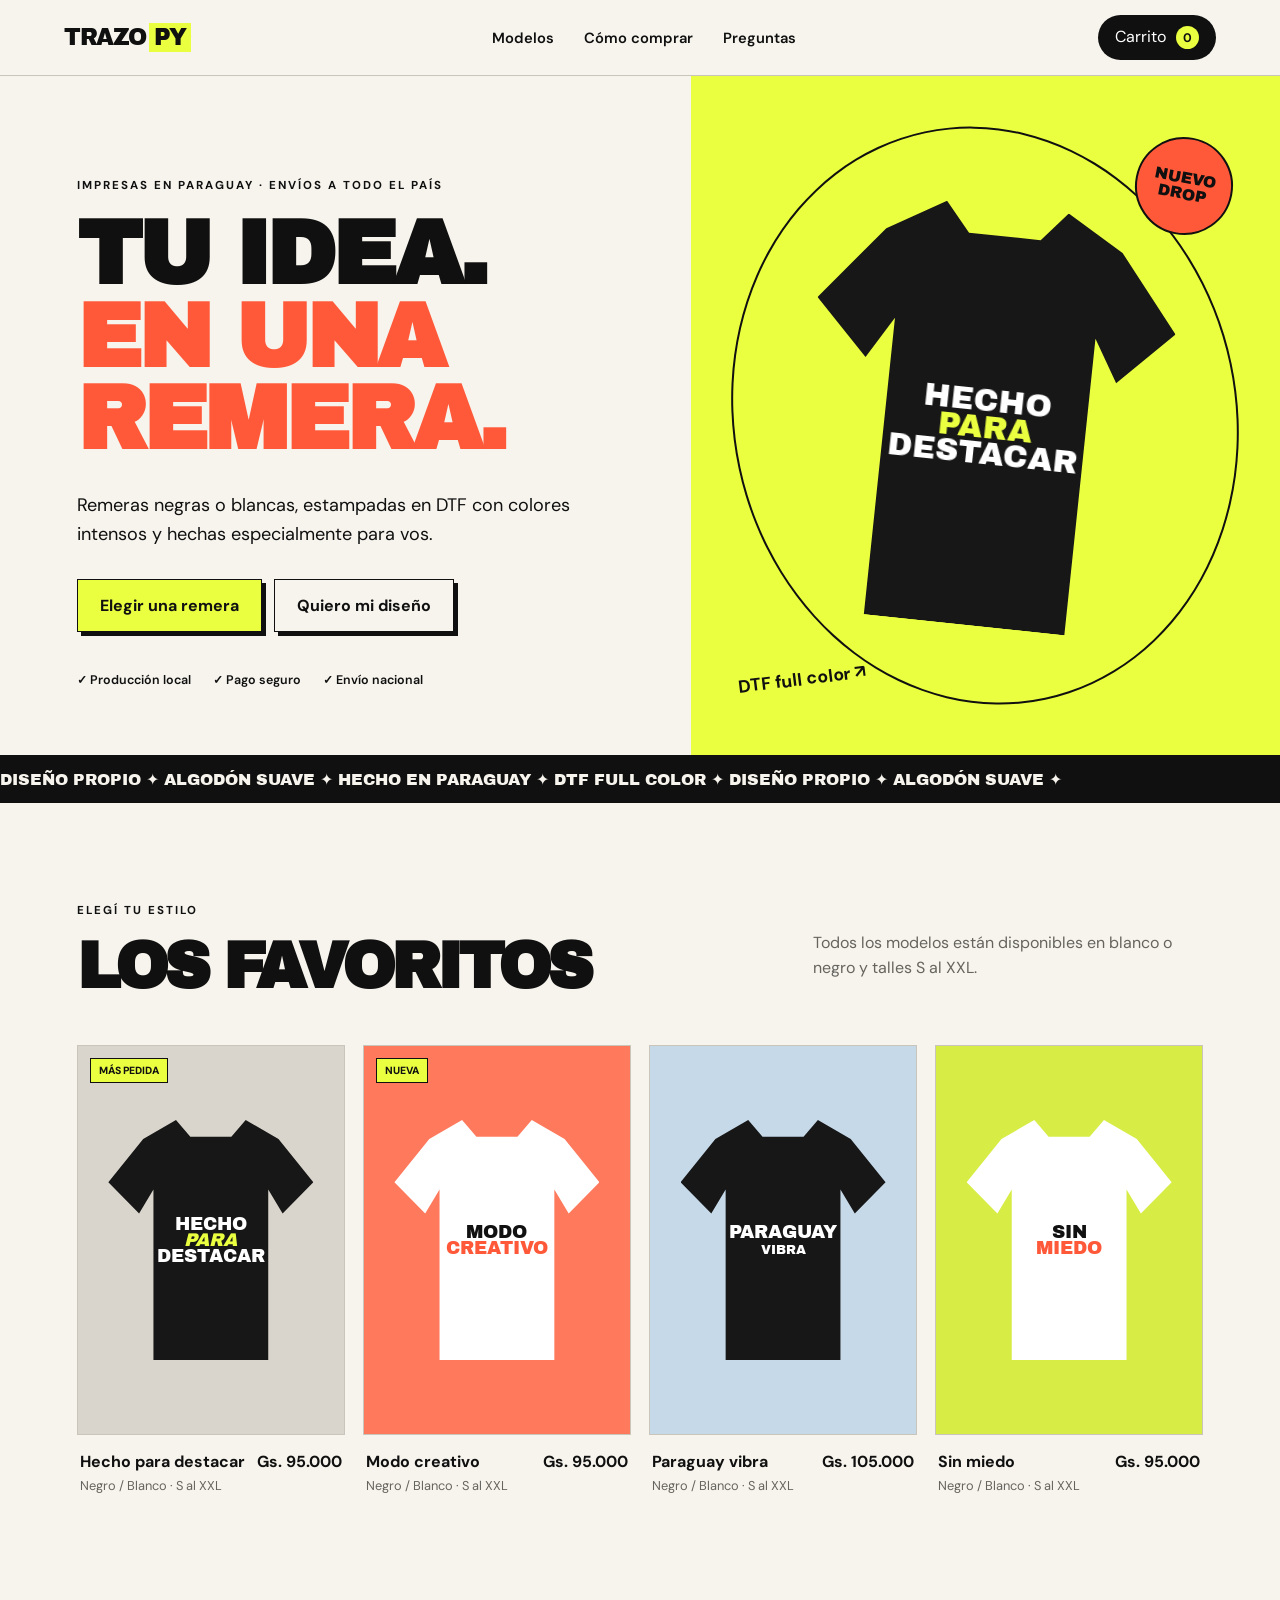
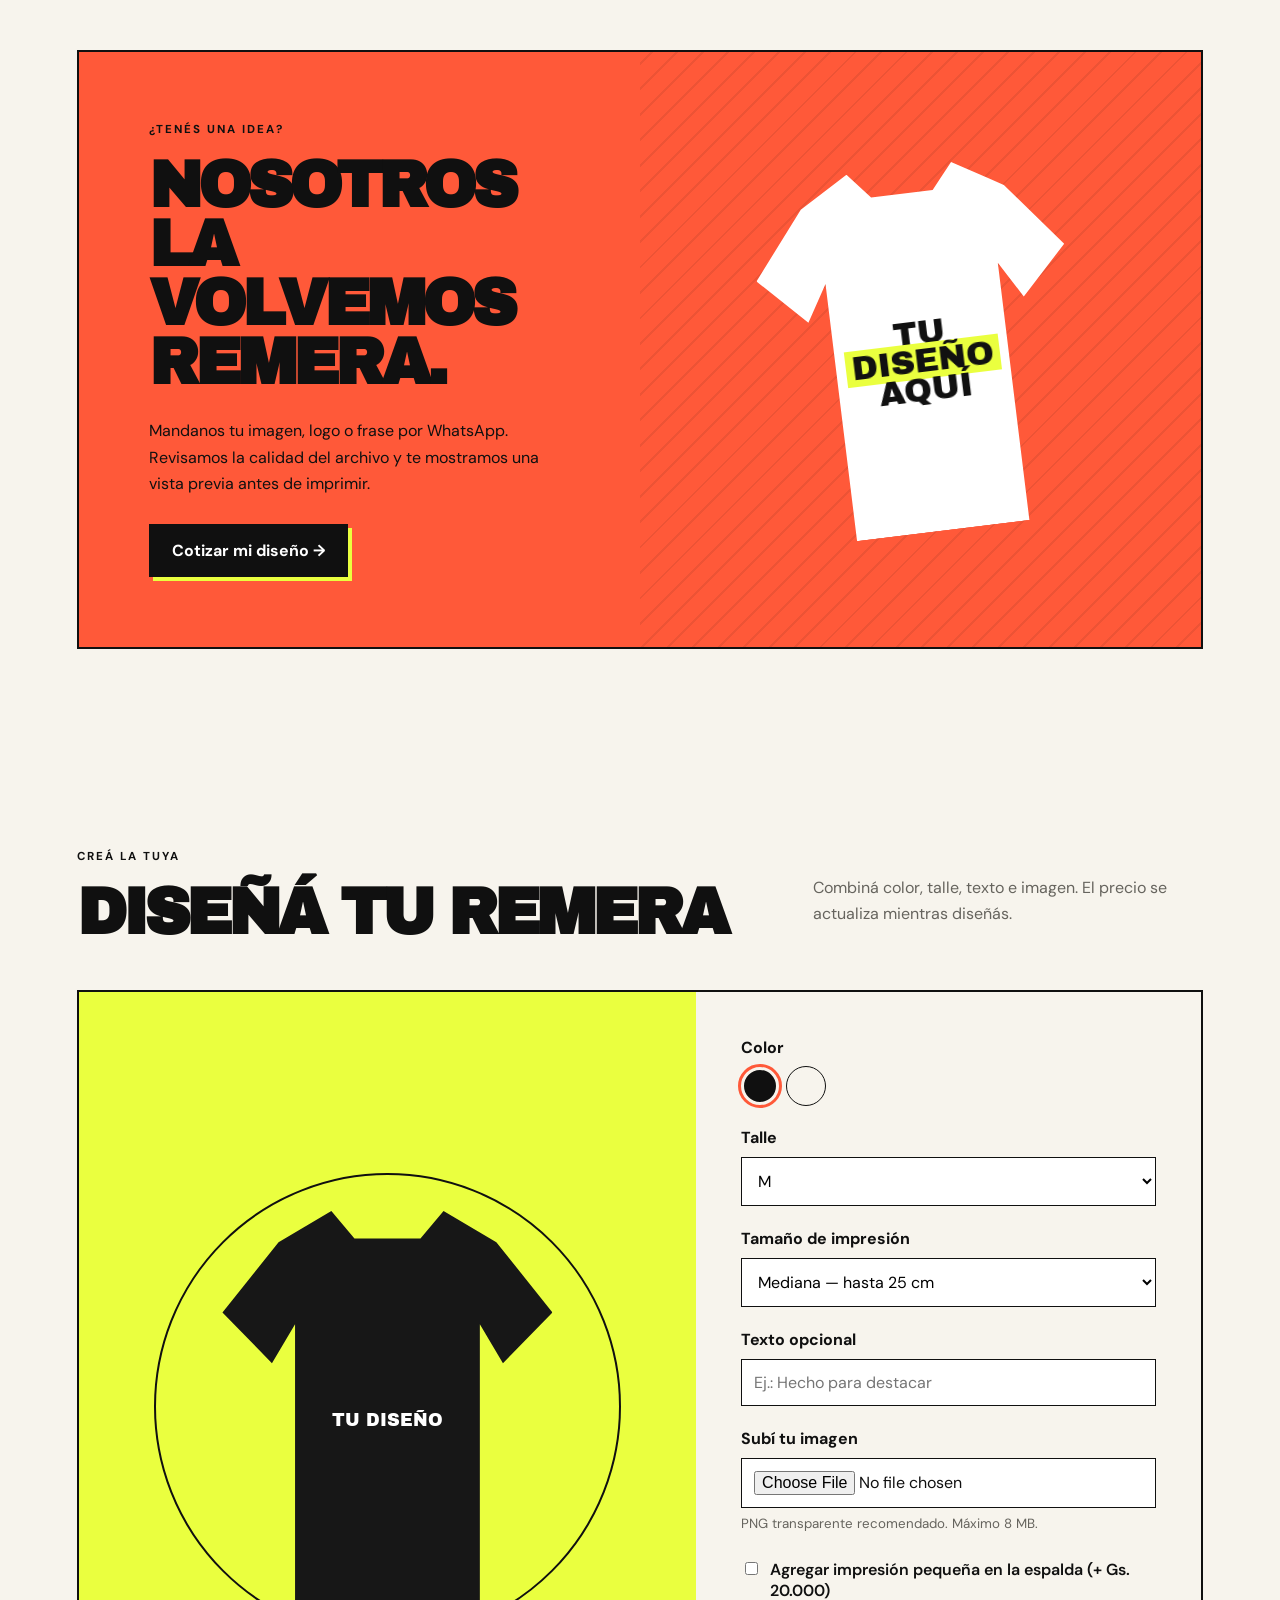
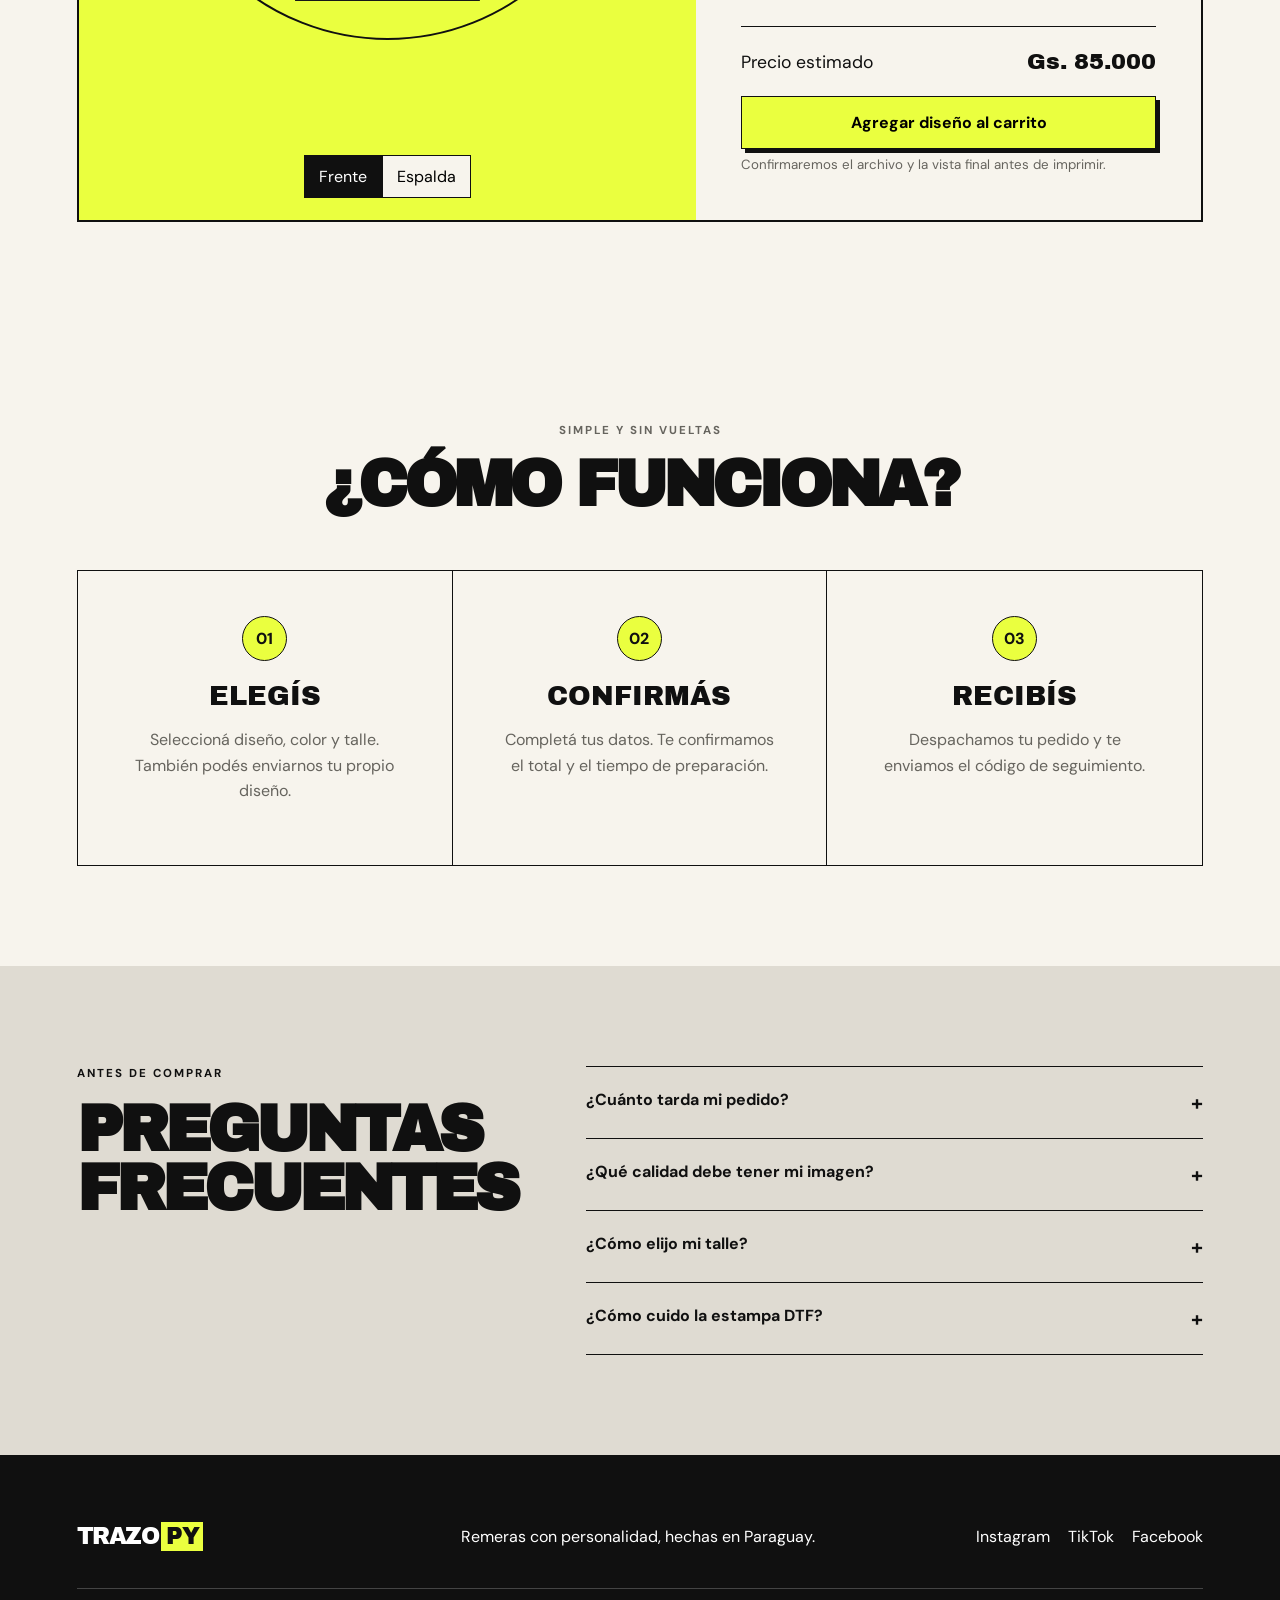
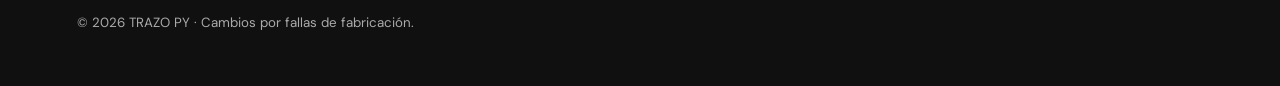
==== index.html @ 1a857b90 "Lanzamiento inicial de TRAZO PY con Pagopar" ====
<!doctype html>
<html lang="es">
<head>
  <meta charset="UTF-8">
  <meta name="viewport" content="width=device-width, initial-scale=1.0">
  <meta name="description" content="Remeras personalizadas con impresión DTF y envíos a todo Paraguay.">
  <meta name="theme-color" content="#f3ff4f">
  <title>TRAZO PY — Remeras personalizadas</title>
  <link rel="preconnect" href="https://fonts.googleapis.com">
  <link rel="preconnect" href="https://fonts.gstatic.com" crossorigin>
  <link href="https://fonts.googleapis.com/css2?family=Archivo+Black&family=DM+Sans:wght@400;500;600;700&display=swap" rel="stylesheet">
  <link rel="stylesheet" href="styles.css">
  <link rel="stylesheet" href="payment.css">
</head>
<body>
  <header class="site-header">
    <a class="logo" href="#inicio" aria-label="TRAZO PY, inicio">TRAZO<span>PY</span></a>
    <nav aria-label="Navegación principal">
      <a href="#modelos">Modelos</a>
      <a href="#como-funciona">Cómo comprar</a>
      <a href="#preguntas">Preguntas</a>
    </nav>
    <button class="cart-button" id="open-cart" type="button" aria-label="Abrir carrito">
      Carrito <span id="cart-count">0</span>
    </button>
  </header>

  <main>
    <section class="hero" id="inicio">
      <div class="hero-copy">
        <p class="eyebrow">Impresas en Paraguay · Envíos a todo el país</p>
        <h1>Tu idea.<br><em>En una remera.</em></h1>
        <p class="hero-text">Remeras negras o blancas, estampadas en DTF con colores intensos y hechas especialmente para vos.</p>
        <div class="hero-actions">
          <a class="button primary" href="#modelos">Elegir una remera</a>
          <a class="button secondary" href="#personalizada">Quiero mi diseño</a>
        </div>
        <div class="trust-row" aria-label="Beneficios">
          <span>✓ Producción local</span><span>✓ Pago seguro</span><span>✓ Envío nacional</span>
        </div>
      </div>
      <div class="hero-art" aria-label="Remera negra estampada con la frase Hecho para destacar">
        <span class="burst">NUEVO<br>DROP</span>
        <div class="shirt shirt-black hero-shirt"><div class="print print-main">HECHO<br><i>PARA</i><br>DESTACAR</div></div>
        <p class="hand-note">DTF full color ↗</p>
      </div>
    </section>

    <div class="marquee" aria-hidden="true"><div>DISEÑO PROPIO ✦ ALGODÓN SUAVE ✦ HECHO EN PARAGUAY ✦ DTF FULL COLOR ✦ DISEÑO PROPIO ✦ ALGODÓN SUAVE ✦</div></div>

    <section class="products section" id="modelos">
      <div class="section-heading">
        <div><p class="eyebrow">Elegí tu estilo</p><h2>Los favoritos</h2></div>
        <p>Todos los modelos están disponibles en blanco o negro y talles S al XXL.</p>
      </div>
      <div class="product-grid" id="product-grid"></div>
    </section>

    <section class="custom section" id="personalizada">
      <div class="custom-card">
        <div>
          <p class="eyebrow">¿Tenés una idea?</p>
          <h2>Nosotros la<br>volvemos remera.</h2>
          <p>Mandanos tu imagen, logo o frase por WhatsApp. Revisamos la calidad del archivo y te mostramos una vista previa antes de imprimir.</p>
          <button class="button dark" id="custom-design" type="button">Cotizar mi diseño →</button>
        </div>
        <div class="custom-visual">
          <div class="shirt shirt-white custom-shirt"><div class="print print-custom">TU<br><i>DISEÑO</i><br>AQUÍ</div></div>
        </div>
      </div>
    </section>

    <section class="designer section" id="disenador">
      <div class="section-heading"><div><p class="eyebrow">Creá la tuya</p><h2>Diseñá tu remera</h2></div><p>Combiná color, talle, texto e imagen. El precio se actualiza mientras diseñás.</p></div>
      <div class="designer-layout">
        <div class="designer-preview">
          <div class="shirt shirt-black designer-shirt" id="designer-shirt"><div class="user-design size-medium" id="user-design"><img id="design-image" alt="Vista previa del diseño" hidden><span id="design-text">TU DISEÑO</span></div></div>
          <div class="side-switch"><button type="button" class="choice active" data-side="Frente">Frente</button><button type="button" class="choice" data-side="Espalda">Espalda</button></div>
        </div>
        <form class="designer-controls" id="designer-form">
          <div class="designer-option"><label>Color</label><div class="choices"><button type="button" class="choice color-choice active" data-design-color="Negro" aria-label="Negro"></button><button type="button" class="choice color-choice" data-design-color="Blanco" aria-label="Blanco"></button></div></div>
          <div class="designer-option"><label for="design-size">Talle</label><select id="design-size" class="designer-select"><option>S</option><option selected>M</option><option>L</option><option>XL</option><option>XXL</option></select></div>
          <div class="designer-option"><label for="print-size">Tamaño de impresión</label><select id="print-size" class="designer-select"><option value="small">Pequeña — hasta 15 cm</option><option value="medium" selected>Mediana — hasta 25 cm</option><option value="large">Grande — hasta 35 cm</option></select></div>
          <div class="designer-option"><label for="custom-text">Texto opcional</label><input id="custom-text" maxlength="28" placeholder="Ej.: Hecho para destacar"></div>
          <div class="designer-option"><label for="custom-image">Subí tu imagen</label><input id="custom-image" type="file" accept="image/png,image/jpeg,image/webp"><small>PNG transparente recomendado. Máximo 8 MB.</small></div>
          <label class="back-print"><input id="add-back" type="checkbox"> Agregar impresión pequeña en la espalda (+ Gs. 20.000)</label>
          <div class="designer-price"><span>Precio estimado</span><strong id="designer-total">Gs. 85.000</strong></div>
          <button class="button primary dialog-add" type="submit">Agregar diseño al carrito</button>
          <small>Confirmaremos el archivo y la vista final antes de imprimir.</small>
        </form>
      </div>
    </section>

    <section class="steps section" id="como-funciona">
      <p class="eyebrow">Simple y sin vueltas</p><h2>¿Cómo funciona?</h2>
      <div class="steps-grid">
        <article><span>01</span><h3>Elegís</h3><p>Seleccioná diseño, color y talle. También podés enviarnos tu propio diseño.</p></article>
        <article><span>02</span><h3>Confirmás</h3><p>Completá tus datos. Te confirmamos el total y el tiempo de preparación.</p></article>
        <article><span>03</span><h3>Recibís</h3><p>Despachamos tu pedido y te enviamos el código de seguimiento.</p></article>
      </div>
    </section>

    <section class="faq section" id="preguntas">
      <div><p class="eyebrow">Antes de comprar</p><h2>Preguntas<br>frecuentes</h2></div>
      <div class="accordion">
        <details><summary>¿Cuánto tarda mi pedido?</summary><p>La producción estimada es de 2 a 4 días hábiles. El envío se suma según tu ciudad.</p></details>
        <details><summary>¿Qué calidad debe tener mi imagen?</summary><p>Idealmente PNG con fondo transparente y buena resolución. Antes de imprimir revisamos el archivo con vos.</p></details>
        <details><summary>¿Cómo elijo mi talle?</summary><p>Medí una remera que te quede bien de axila a axila. Te enviamos la tabla exacta antes de confirmar.</p></details>
        <details><summary>¿Cómo cuido la estampa DTF?</summary><p>Lavá la prenda del revés con agua fría, sin blanqueador, y no planches directamente sobre el diseño.</p></details>
      </div>
    </section>
  </main>

  <footer>
    <a class="logo footer-logo" href="#inicio">TRAZO<span>PY</span></a>
    <p>Remeras con personalidad, hechas en Paraguay.</p>
    <div><a href="#">Instagram</a><a href="#">TikTok</a><a href="#">Facebook</a></div>
    <small>© <span id="year"></span> TRAZO PY · Cambios por fallas de fabricación.</small>
  </footer>

  <div class="overlay" id="overlay" hidden></div>
  <aside class="cart" id="cart" aria-label="Carrito de compras" aria-hidden="true">
    <div class="cart-header"><h2>Tu carrito</h2><button id="close-cart" aria-label="Cerrar carrito">×</button></div>
    <div class="cart-items" id="cart-items"></div>
    <div class="cart-empty" id="cart-empty"><span>☻</span><p>Tu carrito está esperando<br>una remera increíble.</p></div>
    <div class="cart-footer">
      <div class="cart-total"><span>Subtotal</span><strong id="cart-total">Gs. 0</strong></div>
      <small>El envío se calcula según tu ciudad.</small>
      <button class="button primary checkout" id="checkout" type="button">Pagar con Pagopar</button>
    </div>
  </aside>

  <dialog id="product-dialog">
    <button class="dialog-close" id="dialog-close" aria-label="Cerrar">×</button>
    <div id="dialog-content"></div>
  </dialog>
  <dialog id="checkout-dialog" class="checkout-dialog">
    <button class="dialog-close" id="checkout-close" aria-label="Cerrar">×</button>
    <form id="payment-form">
      <p class="eyebrow">Pago protegido por Pagopar</p>
      <h2>Datos para pagar</h2>
      <p class="form-intro">En el siguiente paso elegís tarjeta, QR u otro medio habilitado por Pagopar.</p>
      <div class="form-grid">
        <label class="full">Nombre y apellido<input name="name" autocomplete="name" required minlength="3"></label>
        <label>Email<input name="email" type="email" autocomplete="email" required></label>
        <label>Cédula<input name="document" inputmode="numeric" required pattern="[0-9.\-]{5,15}"></label>
        <label>Teléfono<input name="phone" type="tel" autocomplete="tel" required placeholder="0981 123 456"></label>
        <label>Ciudad<input name="city" autocomplete="address-level2" required></label>
        <label class="full">Dirección y referencia<input name="address" autocomplete="street-address" required></label>
      </div>
      <div class="payment-summary"><span>Productos</span><strong id="payment-subtotal">Gs. 0</strong><span>Envío nacional estimado</span><strong id="payment-shipping">Gs. 25.000</strong><span>Total a pagar</span><strong id="payment-total">Gs. 0</strong></div>
      <p class="shipping-note">La tarifa de envío es provisoria. Ajustala antes de publicar según tu transportadora.</p>
      <button class="button primary dialog-add" id="pay-button" type="submit">Continuar a Pagopar →</button>
      <p class="payment-error" id="payment-error" role="alert"></p>
    </form>
  </dialog>
  <div class="toast" id="toast" role="status"></div>
  <script src="app.js"></script>
</body>
</html>
---- styles.css ----
:root{--ink:#101010;--paper:#f7f4ed;--acid:#eaff3f;--orange:#ff5939;--line:#c9c5bb;--white:#fff;--muted:#66645e}*{box-sizing:border-box}html{scroll-behavior:smooth}body{margin:0;background:var(--paper);color:var(--ink);font-family:"DM Sans",sans-serif}button,a{font:inherit}a{color:inherit;text-decoration:none}.site-header{height:76px;display:flex;align-items:center;justify-content:space-between;padding:0 5vw;border-bottom:1px solid var(--line);position:sticky;top:0;background:rgba(247,244,237,.94);backdrop-filter:blur(12px);z-index:20}.logo{font-family:"Archivo Black",sans-serif;font-size:1.45rem;letter-spacing:-1.5px}.logo span{background:var(--acid);padding:2px 5px;margin-left:3px}.site-header nav{display:flex;gap:30px;font-weight:600;font-size:.92rem}.site-header nav a:hover{text-decoration:underline;text-underline-offset:5px}.cart-button{border:0;background:var(--ink);color:white;border-radius:99px;padding:11px 17px;cursor:pointer}.cart-button span{display:inline-grid;place-items:center;background:var(--acid);color:var(--ink);border-radius:50%;width:23px;height:23px;margin-left:6px;font-size:.78rem;font-weight:700}.hero{min-height:680px;display:grid;grid-template-columns:1.08fr .92fr;border-bottom:1px solid var(--ink)}.hero-copy{padding:85px 6vw 50px;display:flex;flex-direction:column;justify-content:center}.eyebrow{text-transform:uppercase;letter-spacing:2px;font-size:.72rem;font-weight:700;margin:0 0 20px}.hero h1,.section h2{font-family:"Archivo Black",sans-serif;text-transform:uppercase;letter-spacing:-4px;line-height:.92;margin:0}.hero h1{font-size:clamp(4rem,7vw,7.3rem)}.hero h1 em{font-style:normal;color:var(--orange)}.hero-text{font-size:1.13rem;line-height:1.6;max-width:560px;margin:30px 0}.hero-actions{display:flex;gap:12px;flex-wrap:wrap}.button{display:inline-flex;align-items:center;justify-content:center;border:1.5px solid var(--ink);padding:15px 22px;font-weight:700;cursor:pointer;transition:.18s;box-shadow:4px 4px 0 var(--ink)}.button:hover{transform:translate(2px,2px);box-shadow:2px 2px 0 var(--ink)}.button.primary{background:var(--acid)}.button.secondary{background:transparent}.button.dark{background:var(--ink);color:white;box-shadow:4px 4px 0 var(--acid)}.trust-row{display:flex;gap:22px;flex-wrap:wrap;margin-top:40px;font-size:.78rem;font-weight:600}.hero-art{background:var(--acid);position:relative;display:grid;place-items:center;overflow:hidden}.hero-art:before{content:"";position:absolute;width:85%;height:85%;border:2px solid var(--ink);border-radius:50%;transform:rotate(-12deg)}.shirt{position:relative;width:285px;height:330px;display:grid;place-items:center;filter:drop-shadow(12px 18px 0 rgba(0,0,0,.14));clip-path:polygon(17% 8%,33% 0,40% 7%,60% 7%,67% 0,83% 8%,100% 26%,85% 39%,78% 29%,78% 100%,22% 100%,22% 29%,15% 39%,0 26%)}.shirt-black{background:#171717;color:white}.shirt-white{background:#fff;color:#111}.hero-shirt{transform:rotate(6deg);width:min(55vw,360px);height:min(64vw,420px)}.print{text-align:center;font-family:"Archivo Black",sans-serif;line-height:.84;position:relative;top:12px}.print-main{font-size:2rem}.print-main i{color:var(--acid);font-style:normal}.burst{position:absolute;top:9%;right:8%;z-index:2;width:98px;height:98px;background:var(--orange);border:2px solid var(--ink);border-radius:50%;display:grid;place-items:center;text-align:center;font:1rem/1 "Archivo Black";transform:rotate(11deg)}.hand-note{position:absolute;bottom:7%;left:8%;font-weight:700;font-size:1.1rem;transform:rotate(-7deg)}.marquee{overflow:hidden;background:var(--ink);color:var(--paper);font-family:"Archivo Black";font-size:1rem;padding:14px 0;white-space:nowrap}.marquee div{width:max-content;animation:move 22s linear infinite}@keyframes move{to{transform:translateX(-50%)}}.section{padding:100px 6vw}.section-heading{display:flex;justify-content:space-between;align-items:end;margin-bottom:48px}.section h2{font-size:clamp(3rem,5vw,5.8rem)}.section-heading>p{max-width:390px;line-height:1.6;color:var(--muted)}.product-grid{display:grid;grid-template-columns:repeat(4,1fr);gap:18px}.product-card{cursor:pointer}.product-image{height:390px;display:grid;place-items:center;overflow:hidden;border:1px solid var(--line);position:relative}.product-card:nth-child(1) .product-image{background:#d9d5cc}.product-card:nth-child(2) .product-image{background:#ff795d}.product-card:nth-child(3) .product-image{background:#c5d9e9}.product-card:nth-child(4) .product-image{background:#d7ed45}.product-image .shirt{width:205px;height:240px;transition:.25s}.product-card:hover .shirt{transform:scale(1.04) rotate(-2deg)}.product-badge{position:absolute;top:12px;left:12px;background:var(--acid);border:1px solid var(--ink);padding:5px 8px;font-size:.65rem;font-weight:800}.mini-print{font:1.15rem/.88 "Archivo Black";text-align:center;max-width:120px}.product-info{padding:16px 3px;display:flex;justify-content:space-between;gap:10px}.product-info h3{margin:0 0 5px;font-size:1rem}.product-info p{margin:0;color:var(--muted);font-size:.8rem}.product-info strong{white-space:nowrap}.custom{padding-top:40px}.custom-card{background:var(--orange);min-height:530px;border:2px solid var(--ink);display:grid;grid-template-columns:1fr 1fr;overflow:hidden}.custom-card>div:first-child{padding:70px}.custom-card h2{font-size:clamp(3rem,5vw,5.4rem)}.custom-card p:not(.eyebrow){max-width:530px;line-height:1.65;margin:26px 0}.custom-visual{display:grid;place-items:center;background:repeating-linear-gradient(-45deg,transparent,transparent 16px,rgba(0,0,0,.07) 16px,rgba(0,0,0,.07) 18px)}.custom-shirt{transform:rotate(-7deg);width:310px;height:365px}.print-custom{font-size:2.1rem}.print-custom i{font-style:normal;background:var(--acid);color:#111;padding:0 6px}.steps{text-align:center}.steps>.eyebrow{margin-bottom:16px}.steps-grid{display:grid;grid-template-columns:repeat(3,1fr);margin-top:55px;border:1px solid var(--ink)}.steps article{padding:45px;border-right:1px solid var(--ink)}.steps article:last-child{border:0}.steps article span{display:inline-grid;place-items:center;width:45px;height:45px;border-radius:50%;background:var(--acid);border:1px solid;font-weight:800}.steps h3{font:1.7rem "Archivo Black";text-transform:uppercase;margin:20px 0 10px}.steps p{color:var(--muted);line-height:1.6}.faq{display:grid;grid-template-columns:.8fr 1.2fr;gap:70px;background:#dfdbd2}.accordion{border-top:1px solid var(--ink)}details{border-bottom:1px solid var(--ink);padding:22px 0}summary{font-weight:700;cursor:pointer;list-style:none;display:flex;justify-content:space-between}summary:after{content:"+";font-size:1.3rem}details[open] summary:after{content:"−"}details p{color:var(--muted);line-height:1.6;margin-bottom:0}footer{padding:55px 6vw;background:var(--ink);color:white;display:grid;grid-template-columns:1fr 1fr 1fr;gap:25px;align-items:center}.footer-logo span{color:var(--ink)}footer>div{display:flex;gap:18px;justify-content:flex-end}footer small{grid-column:1/-1;color:#aaa;border-top:1px solid #444;padding-top:25px}.overlay{position:fixed;inset:0;background:rgba(0,0,0,.48);z-index:30}.cart{position:fixed;right:0;top:0;height:100%;width:min(460px,100%);background:var(--paper);z-index:31;transform:translateX(102%);transition:.28s;display:flex;flex-direction:column;padding:25px}.cart.open{transform:none}.cart-header{display:flex;justify-content:space-between;align-items:center;border-bottom:1px solid var(--ink);padding-bottom:18px}.cart-header h2{font:1.7rem "Archivo Black";text-transform:uppercase;margin:0}.cart-header button,.dialog-close{border:0;background:transparent;font-size:2rem;cursor:pointer}.cart-items{overflow:auto}.cart-item{display:grid;grid-template-columns:64px 1fr auto;gap:13px;align-items:center;padding:16px 0;border-bottom:1px solid var(--line)}.cart-item-thumb{width:64px;height:70px;background:#ddd;display:grid;place-items:center}.cart-item-thumb .shirt{width:42px;height:49px;filter:none}.cart-item h4{margin:0 0 5px}.cart-item p{font-size:.78rem;color:var(--muted);margin:0}.remove-item{border:0;background:none;text-decoration:underline;cursor:pointer;font-size:.75rem}.cart-empty{margin:auto;text-align:center;color:var(--muted)}.cart-empty span{font-size:3rem}.cart-footer{border-top:1px solid var(--ink);padding-top:18px;margin-top:auto}.cart-total{display:flex;justify-content:space-between;font-size:1.15rem;margin-bottom:7px}.cart-footer small{color:var(--muted)}.checkout{width:100%;margin-top:18px}dialog{width:min(880px,92vw);padding:0;border:2px solid var(--ink);background:var(--paper);box-shadow:10px 10px 0 var(--ink)}dialog::backdrop{background:rgba(0,0,0,.55)}.dialog-close{position:absolute;right:15px;top:8px;z-index:2}.dialog-product{display:grid;grid-template-columns:1fr 1fr}.dialog-image{min-height:510px;background:#ddd;display:grid;place-items:center}.dialog-info{padding:55px 45px}.dialog-info h2{font:2.5rem/.95 "Archivo Black";text-transform:uppercase;margin:0 0 12px}.dialog-info .price{font-size:1.25rem;font-weight:700}.option-group{margin:28px 0}.option-group>label{display:block;font-weight:700;margin-bottom:10px}.choices{display:flex;gap:8px;flex-wrap:wrap}.choice{border:1px solid var(--ink);background:transparent;padding:10px 14px;cursor:pointer}.choice.active{background:var(--ink);color:white}.color-choice{width:38px;height:38px;border-radius:50%;padding:0;border:3px solid var(--paper);outline:1px solid var(--ink)}.color-choice[data-value="Negro"]{background:#111}.color-choice[data-value="Blanco"]{background:white}.color-choice.active{outline:3px solid var(--orange)}.dialog-add{width:100%}.toast{position:fixed;bottom:22px;left:50%;transform:translate(-50%,30px);background:var(--ink);color:white;padding:13px 20px;z-index:50;opacity:0;pointer-events:none;transition:.2s}.toast.show{opacity:1;transform:translate(-50%,0)}@media(max-width:900px){.site-header nav{display:none}.hero{grid-template-columns:1fr}.hero-copy{padding-top:60px}.hero-art{min-height:540px}.product-grid{grid-template-columns:repeat(2,1fr)}.custom-card{grid-template-columns:1fr}.custom-visual{min-height:450px}.steps-grid{grid-template-columns:1fr}.steps article{border-right:0;border-bottom:1px solid}.faq{grid-template-columns:1fr}footer{grid-template-columns:1fr}footer>div{justify-content:flex-start}.dialog-product{grid-template-columns:1fr}.dialog-image{min-height:350px}.dialog-image .shirt{width:210px;height:245px}}@media(max-width:560px){.site-header{padding:0 18px}.hero-copy,.section{padding-left:20px;padding-right:20px}.hero h1{font-size:3.55rem;letter-spacing:-3px}.hero-actions .button{width:100%}.trust-row{gap:10px 18px}.hero-art{min-height:430px}.section{padding-top:75px;padding-bottom:75px}.section-heading{display:block}.section-heading>p{margin-top:20px}.section h2{font-size:3.2rem;letter-spacing:-3px}.product-grid{grid-template-columns:1fr 1fr;gap:10px}.product-image{height:260px}.product-image .shirt{width:135px;height:158px}.product-info{display:block}.product-info strong{display:block;margin-top:8px}.custom-card>div:first-child{padding:45px 25px}.custom-shirt{width:250px;height:295px}.custom-visual{min-height:380px}.steps article{padding:35px 25px}.faq{gap:40px}.dialog-info{padding:40px 25px}.dialog-image{min-height:280px}footer{padding:45px 20px}}
---- payment.css ----
.checkout-dialog { max-width: 680px; padding: 45px; }
.checkout-dialog h2 { font: 2.5rem/.95 "Archivo Black"; text-transform: uppercase; margin: 0; }
.form-intro { color: var(--muted); line-height: 1.5; }
.form-grid { display: grid; grid-template-columns: 1fr 1fr; gap: 16px; margin: 25px 0; }
.form-grid label { font-size: .8rem; font-weight: 700; }
.form-grid label.full { grid-column: 1/-1; }
.form-grid input { display: block; width: 100%; margin-top: 7px; border: 1px solid var(--ink); background: white; padding: 12px; font: inherit; }
.payment-summary { display: grid; grid-template-columns: 1fr auto; gap: 9px; border-top: 1px solid var(--line); border-bottom: 1px solid var(--line); padding: 18px 0; margin-bottom: 10px; }
.shipping-note, .payment-error { font-size: .76rem; color: var(--muted); line-height: 1.4; }
.payment-error { color: #b42318; min-height: 1.2em; }
.button[disabled] { opacity: .55; cursor: wait; }
.payment-result { min-height: 100vh; display: grid; place-items: center; padding: 25px; }
.payment-result > .logo { position: absolute; top: 30px; left: 5vw; }
.payment-result section { max-width: 680px; text-align: center; }
.payment-result h1 { font: clamp(3rem,7vw,6rem)/.92 "Archivo Black"; text-transform: uppercase; letter-spacing: -3px; margin: 0; }
.payment-result section p { line-height: 1.6; }
.payment-result .button { margin-top: 20px; }
@media (max-width: 560px) { .checkout-dialog { padding: 35px 20px; } .form-grid { grid-template-columns: 1fr; } .form-grid label.full { grid-column: auto; } }
.designer-layout{display:grid;grid-template-columns:1.1fr .9fr;border:2px solid var(--ink)}.designer-preview{min-height:620px;background:var(--acid);display:grid;place-items:center;position:relative;overflow:hidden}.designer-preview:before{content:"";position:absolute;width:75%;aspect-ratio:1;border:2px solid;border-radius:50%}.designer-shirt{width:330px;height:390px;z-index:1;transition:.2s}.user-design{position:relative;top:15px;width:150px;height:150px;display:flex;flex-direction:column;align-items:center;justify-content:center;text-align:center;font:1.1rem/.95 "Archivo Black";overflow:hidden;padding:5px}.user-design img{max-width:100%;max-height:105px;object-fit:contain}.user-design.size-small{transform:scale(.65)}.user-design.size-large{transform:scale(1.25)}.side-switch{position:absolute;bottom:22px;z-index:2;display:flex}.side-switch .choice{background:var(--paper)}.side-switch .choice.active{background:var(--ink)}.designer-controls{padding:45px;background:var(--paper)}.designer-option{margin-bottom:22px}.designer-option>label{display:block;font-weight:700;margin-bottom:9px}.designer-select,.designer-option input{width:100%;border:1px solid var(--ink);background:white;padding:12px;font:inherit}.designer-option small,.designer-controls>small{display:block;color:var(--muted);line-height:1.4;margin-top:7px}.back-print{display:flex;gap:9px;align-items:start;margin:25px 0;font-weight:600}.designer-price{display:flex;justify-content:space-between;align-items:center;border-top:1px solid var(--ink);padding:22px 0;font-size:1.1rem}.designer-price strong{font:1.4rem "Archivo Black"}@media(max-width:850px){.designer-layout{grid-template-columns:1fr}.designer-preview{min-height:480px}.designer-shirt{width:260px;height:305px}}@media(max-width:560px){.designer-controls{padding:30px 20px}.designer-preview{min-height:400px}}
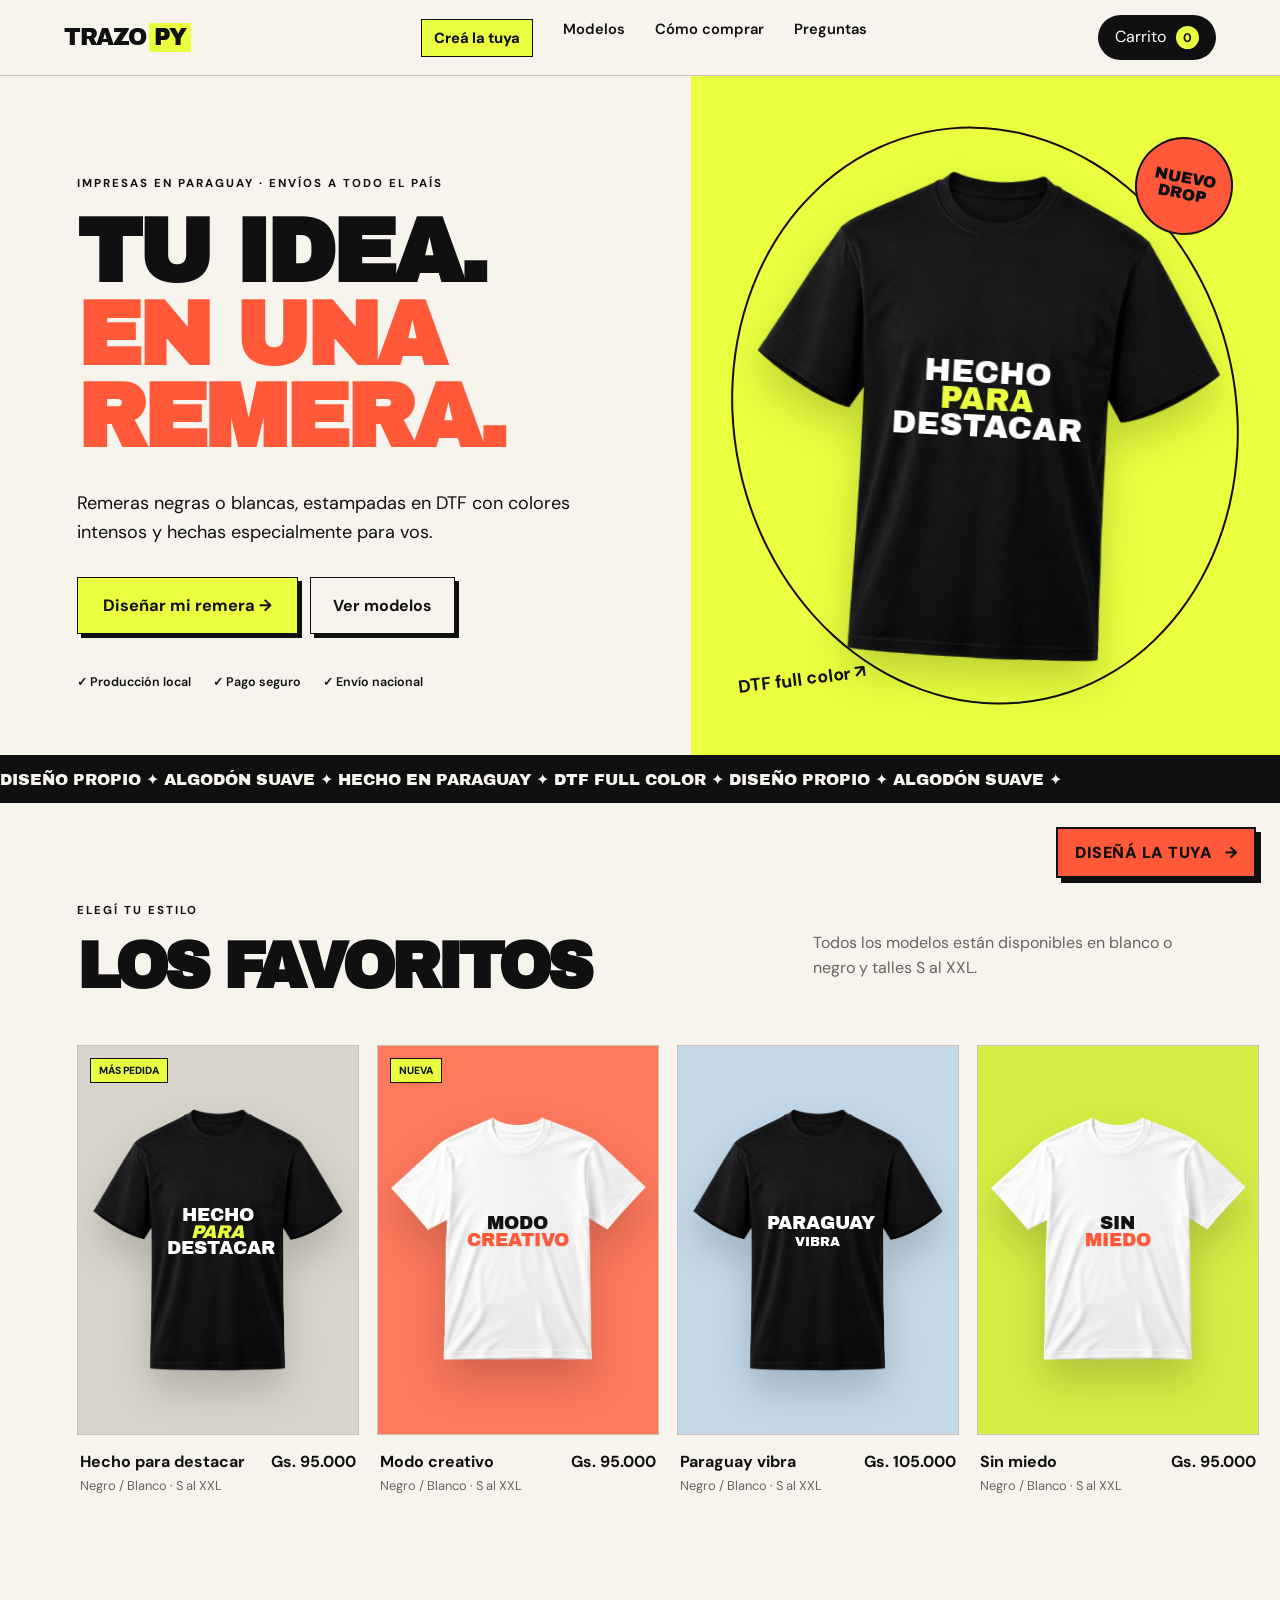
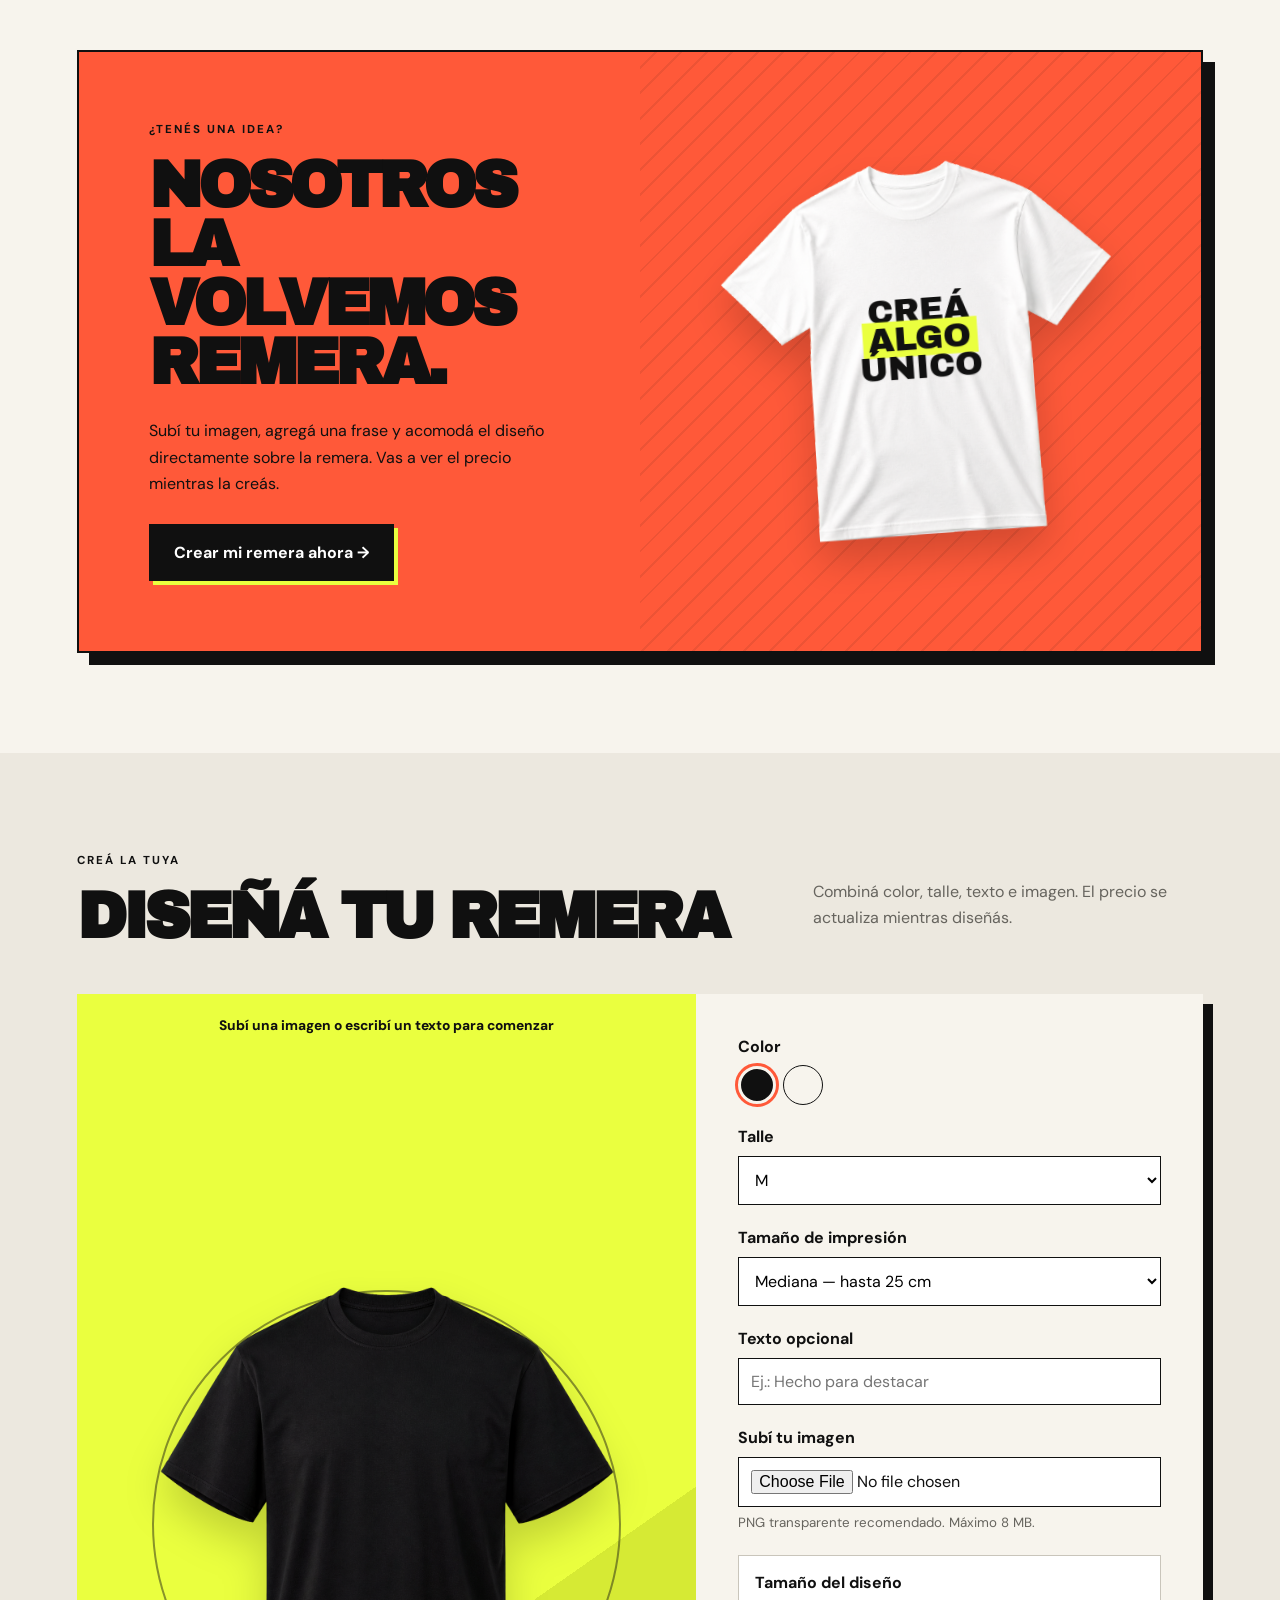
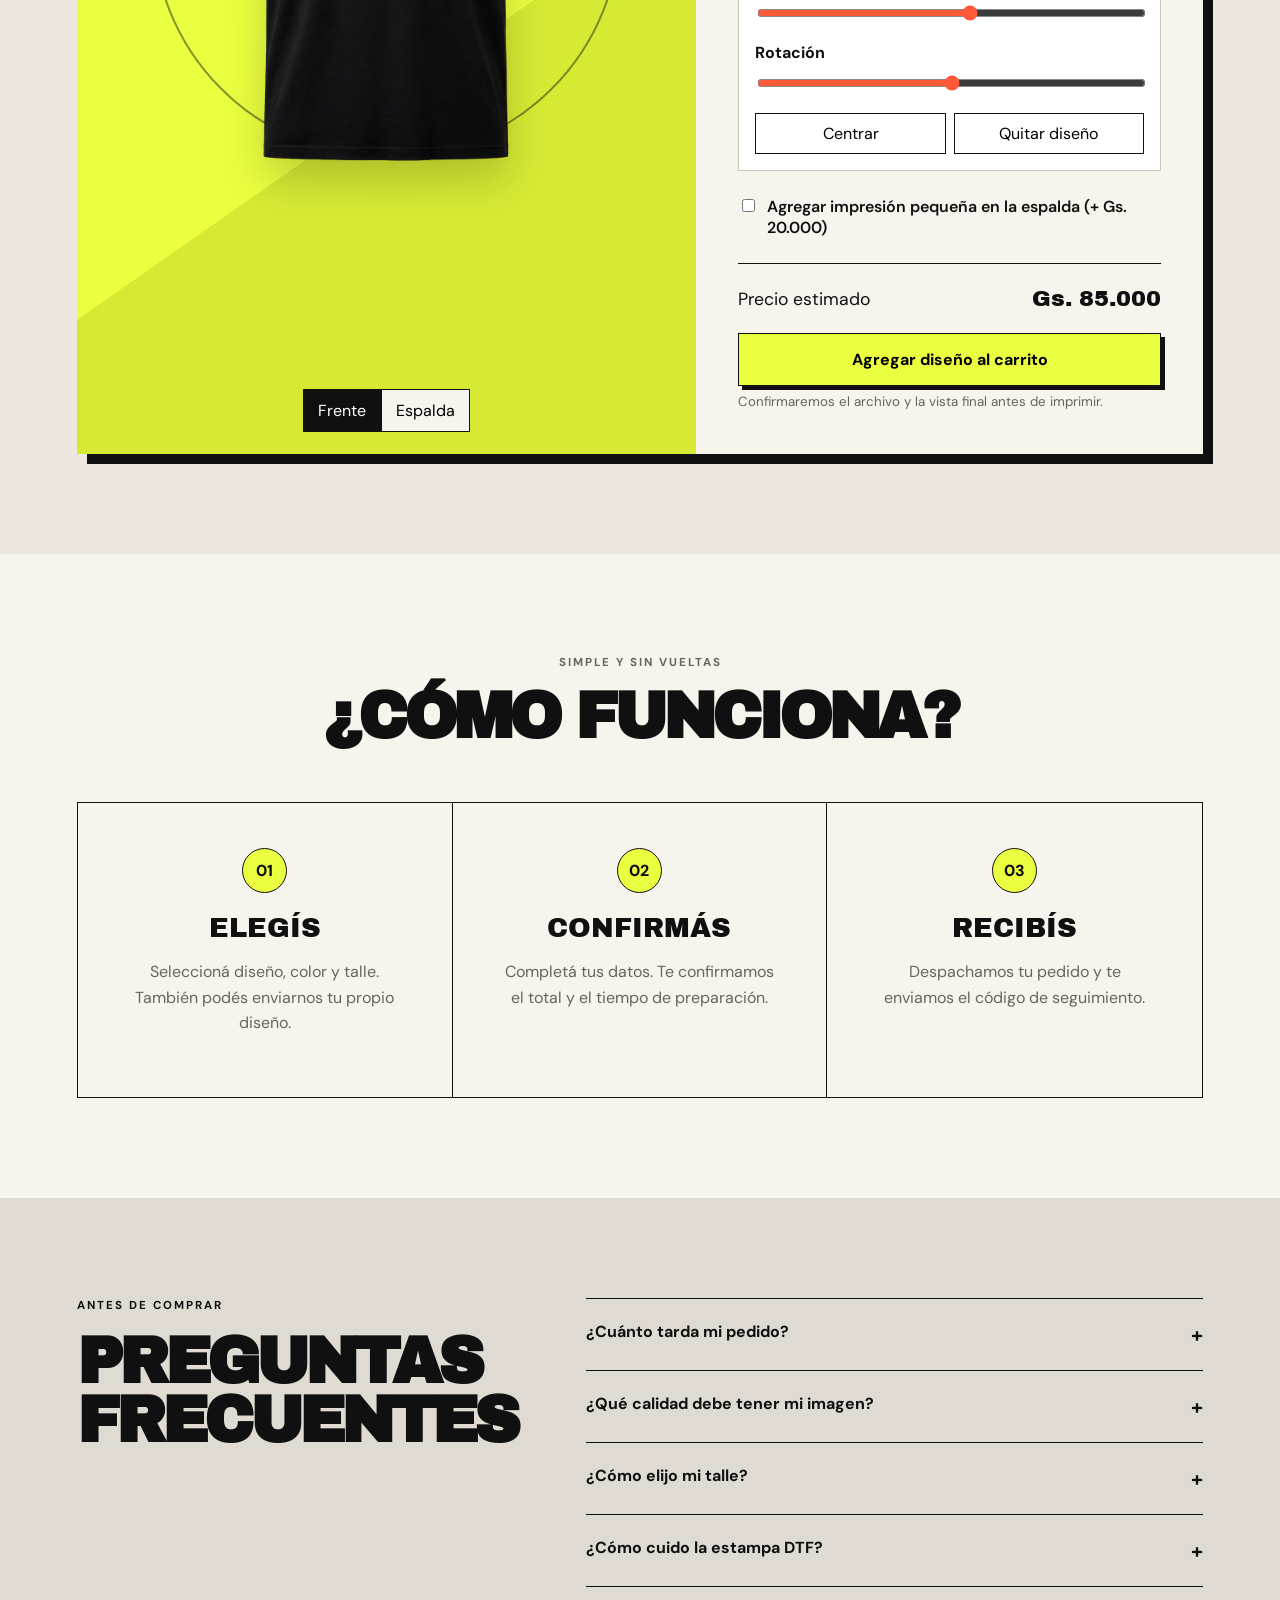
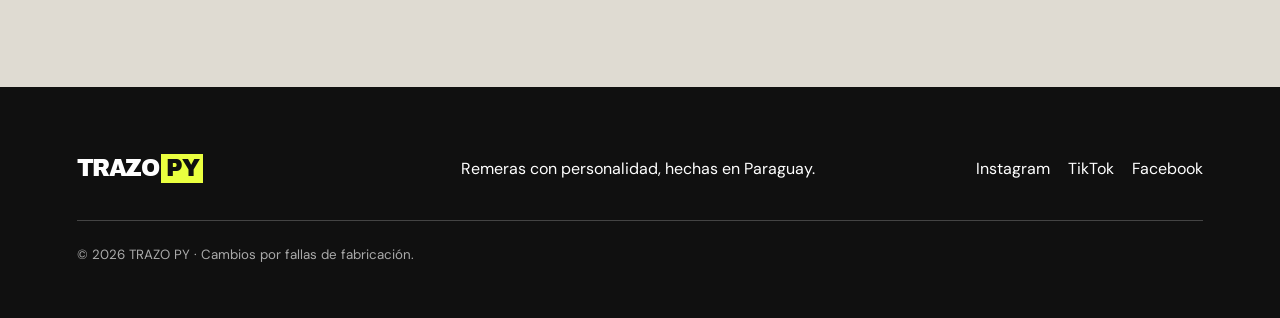
==== commit 9ff0b1d9: "Mejorar mockups y editor de remeras" ====
--- a/index.html
+++ b/index.html
@@ -11,11 +11,13 @@
   <link href="https://fonts.googleapis.com/css2?family=Archivo+Black&family=DM+Sans:wght@400;500;600;700&display=swap" rel="stylesheet">
   <link rel="stylesheet" href="styles.css">
   <link rel="stylesheet" href="payment.css">
+  <link rel="stylesheet" href="enhancements.css">
 </head>
 <body>
   <header class="site-header">
     <a class="logo" href="#inicio" aria-label="TRAZO PY, inicio">TRAZO<span>PY</span></a>
     <nav aria-label="Navegación principal">
+      <a class="nav-custom" href="#disenador">Creá la tuya</a>
       <a href="#modelos">Modelos</a>
       <a href="#como-funciona">Cómo comprar</a>
       <a href="#preguntas">Preguntas</a>
@@ -32,8 +34,8 @@
         <h1>Tu idea.<br><em>En una remera.</em></h1>
         <p class="hero-text">Remeras negras o blancas, estampadas en DTF con colores intensos y hechas especialmente para vos.</p>
         <div class="hero-actions">
-          <a class="button primary" href="#modelos">Elegir una remera</a>
-          <a class="button secondary" href="#personalizada">Quiero mi diseño</a>
+          <a class="button primary hero-custom-cta" href="#disenador">Diseñar mi remera →</a>
+          <a class="button secondary" href="#modelos">Ver modelos</a>
         </div>
         <div class="trust-row" aria-label="Beneficios">
           <span>✓ Producción local</span><span>✓ Pago seguro</span><span>✓ Envío nacional</span>
@@ -61,11 +63,11 @@
         <div>
           <p class="eyebrow">¿Tenés una idea?</p>
           <h2>Nosotros la<br>volvemos remera.</h2>
-          <p>Mandanos tu imagen, logo o frase por WhatsApp. Revisamos la calidad del archivo y te mostramos una vista previa antes de imprimir.</p>
-          <button class="button dark" id="custom-design" type="button">Cotizar mi diseño →</button>
+          <p>Subí tu imagen, agregá una frase y acomodá el diseño directamente sobre la remera. Vas a ver el precio mientras la creás.</p>
+          <button class="button dark" id="custom-design" type="button">Crear mi remera ahora →</button>
         </div>
         <div class="custom-visual">
-          <div class="shirt shirt-white custom-shirt"><div class="print print-custom">TU<br><i>DISEÑO</i><br>AQUÍ</div></div>
+          <div class="shirt shirt-white custom-shirt"><div class="print print-custom"><span>CREÁ</span><br><i>ALGO</i><br>ÚNICO</div></div>
         </div>
       </div>
     </section>
@@ -74,7 +76,9 @@
       <div class="section-heading"><div><p class="eyebrow">Creá la tuya</p><h2>Diseñá tu remera</h2></div><p>Combiná color, talle, texto e imagen. El precio se actualiza mientras diseñás.</p></div>
       <div class="designer-layout">
         <div class="designer-preview">
-          <div class="shirt shirt-black designer-shirt" id="designer-shirt"><div class="user-design size-medium" id="user-design"><img id="design-image" alt="Vista previa del diseño" hidden><span id="design-text">TU DISEÑO</span></div></div>
+          <p class="designer-hint" id="designer-hint">Subí una imagen o escribí un texto para comenzar</p>
+          <div class="shirt shirt-black designer-shirt" id="designer-shirt"><div class="print-zone" id="print-zone"><div class="user-design size-medium" id="user-design" hidden><img id="design-image" alt="Vista previa del diseño" draggable="false" hidden><span id="design-text" hidden></span></div></div></div>
+          <p class="drag-help">Arrastrá el diseño sobre la remera para ubicarlo</p>
           <div class="side-switch"><button type="button" class="choice active" data-side="Frente">Frente</button><button type="button" class="choice" data-side="Espalda">Espalda</button></div>
         </div>
         <form class="designer-controls" id="designer-form">
@@ -83,6 +87,11 @@
           <div class="designer-option"><label for="print-size">Tamaño de impresión</label><select id="print-size" class="designer-select"><option value="small">Pequeña — hasta 15 cm</option><option value="medium" selected>Mediana — hasta 25 cm</option><option value="large">Grande — hasta 35 cm</option></select></div>
           <div class="designer-option"><label for="custom-text">Texto opcional</label><input id="custom-text" maxlength="28" placeholder="Ej.: Hecho para destacar"></div>
           <div class="designer-option"><label for="custom-image">Subí tu imagen</label><input id="custom-image" type="file" accept="image/png,image/jpeg,image/webp"><small>PNG transparente recomendado. Máximo 8 MB.</small></div>
+          <div class="designer-option position-controls">
+            <label for="design-scale">Tamaño del diseño</label><input id="design-scale" type="range" min="45" max="145" value="100">
+            <label for="design-rotation">Rotación</label><input id="design-rotation" type="range" min="-30" max="30" value="0">
+            <div class="editor-actions"><button type="button" class="choice" id="center-design">Centrar</button><button type="button" class="choice" id="remove-design">Quitar diseño</button></div>
+          </div>
           <label class="back-print"><input id="add-back" type="checkbox"> Agregar impresión pequeña en la espalda (+ Gs. 20.000)</label>
           <div class="designer-price"><span>Precio estimado</span><strong id="designer-total">Gs. 85.000</strong></div>
           <button class="button primary dialog-add" type="submit">Agregar diseño al carrito</button>
@@ -155,6 +164,7 @@
     </form>
   </dialog>
   <div class="toast" id="toast" role="status"></div>
+  <a class="floating-custom" href="#disenador" aria-label="Crear una remera personalizada">Diseñá la tuya <span>→</span></a>
   <script src="app.js"></script>
 </body>
 </html>
--- a/enhancements.css
+++ b/enhancements.css
@@ -0,0 +1,49 @@
+.nav-custom{background:var(--acid);padding:8px 12px;border:1px solid var(--ink);font-weight:800}
+html,body{overflow-x:hidden}
+.hero-custom-cta{font-size:1.03rem;padding:17px 25px}
+
+/* Mockups fotográficos reutilizables */
+.shirt{clip-path:none;background-color:transparent;background-repeat:no-repeat;background-position:center;background-size:contain;filter:drop-shadow(0 20px 20px rgba(0,0,0,.18));isolation:isolate;aspect-ratio:1/1;height:auto!important}
+.shirt-black{background-image:url("assets/shirt-black.png");color:white}
+.shirt-white{background-image:url("assets/shirt-white.png");color:#111}
+.hero-shirt{width:min(70vw,520px);transform:rotate(3deg)}
+.product-image .shirt{width:280px}
+.custom-shirt{width:min(82%,430px);transform:rotate(-4deg)}
+.dialog-image .shirt{width:min(90%,430px)}
+.cart-item-thumb .shirt{width:58px}
+.mini-print,.print{position:absolute;z-index:2;left:50%;top:47%;transform:translate(-50%,-50%);width:36%;text-shadow:0 1px 1px rgba(0,0,0,.1)}
+
+.custom-card{box-shadow:12px 12px 0 var(--ink)}
+.custom-card .button{font-size:1rem;padding:17px 24px}
+
+.floating-custom{position:fixed;right:24px;bottom:22px;z-index:18;background:var(--orange);color:var(--ink);border:2px solid var(--ink);box-shadow:5px 5px 0 var(--ink);padding:13px 17px;font-weight:900;text-transform:uppercase;letter-spacing:.5px;transition:.2s}
+.floating-custom:hover{transform:translate(2px,2px);box-shadow:3px 3px 0 var(--ink)}
+.floating-custom span{margin-left:8px}
+.floating-custom.is-hidden{opacity:0;transform:translateY(20px);pointer-events:none}
+
+@media(max-width:900px){.hero-shirt{width:min(92vw,470px)}.product-image .shirt{width:230px}.floating-custom{right:16px;bottom:16px;font-size:.78rem}.nav-custom{display:none}}
+@media(max-width:560px){.product-image .shirt{width:180px}.custom-card{box-shadow:7px 7px 0 var(--ink)}.hero-art{min-height:480px}}
+
+/* Editor de personalización */
+.designer{background:#ece8df}
+.designer-layout{border:0;box-shadow:10px 10px 0 var(--ink)}
+.designer-preview{min-height:700px;background:linear-gradient(145deg,#eaff3f 0 62%,#d6ea34 62%);user-select:none;touch-action:none}
+.designer-preview:before{opacity:.45}
+.designer-shirt{width:min(82%,520px);z-index:1;transition:background-image .2s}
+.print-zone{position:absolute;left:34%;top:27%;width:32%;height:52%;z-index:3;overflow:hidden;touch-action:none}
+.user-design{position:absolute;left:50%;top:42%;width:78%;height:auto;min-height:55px;display:flex;flex-direction:column;align-items:center;justify-content:center;padding:0;overflow:visible;cursor:grab;transform:translate(-50%,-50%);transform-origin:center;touch-action:none;color:inherit;text-shadow:0 1px 1px rgba(0,0,0,.25)}
+.user-design:active{cursor:grabbing}
+.user-design img{display:block;max-width:100%;max-height:190px;object-fit:contain;pointer-events:none;filter:drop-shadow(0 1px 1px rgba(0,0,0,.12))}
+.user-design span{font:clamp(.75rem,2.2vw,1.35rem)/.95 "Archivo Black";max-width:100%;overflow-wrap:anywhere;text-align:center;pointer-events:none}
+.user-design[hidden],.user-design img[hidden],.user-design span[hidden]{display:none!important}
+.designer-hint{position:absolute;top:22px;left:50%;transform:translateX(-50%);z-index:4;margin:0;width:90%;text-align:center;font-weight:800;font-size:.86rem}
+.drag-help{position:absolute;bottom:78px;z-index:4;background:rgba(247,244,237,.9);border:1px solid var(--ink);padding:7px 11px;margin:0;font-size:.74rem;font-weight:700;opacity:0;transition:.2s}
+.designer-preview.has-design .drag-help{opacity:1}
+.position-controls{border:1px solid var(--line);background:white;padding:16px}
+.position-controls>label:not(:first-child){margin-top:15px}
+.position-controls input[type="range"]{padding:0;accent-color:var(--orange)}
+.editor-actions{display:flex;gap:8px;margin-top:16px}.editor-actions .choice{flex:1;padding:9px}
+.designer-controls{padding:42px}
+
+@media(max-width:850px){.designer-preview{min-height:560px}.designer-shirt{width:min(86%,430px)}.print-zone{left:34%;top:27%;width:32%;height:52%}}
+@media(max-width:560px){.designer-preview{min-height:470px}.designer-shirt{width:min(98%,390px)}.designer-hint{top:14px}.drag-help{bottom:68px}.designer-controls{padding:28px 18px}.editor-actions{flex-direction:column}}
